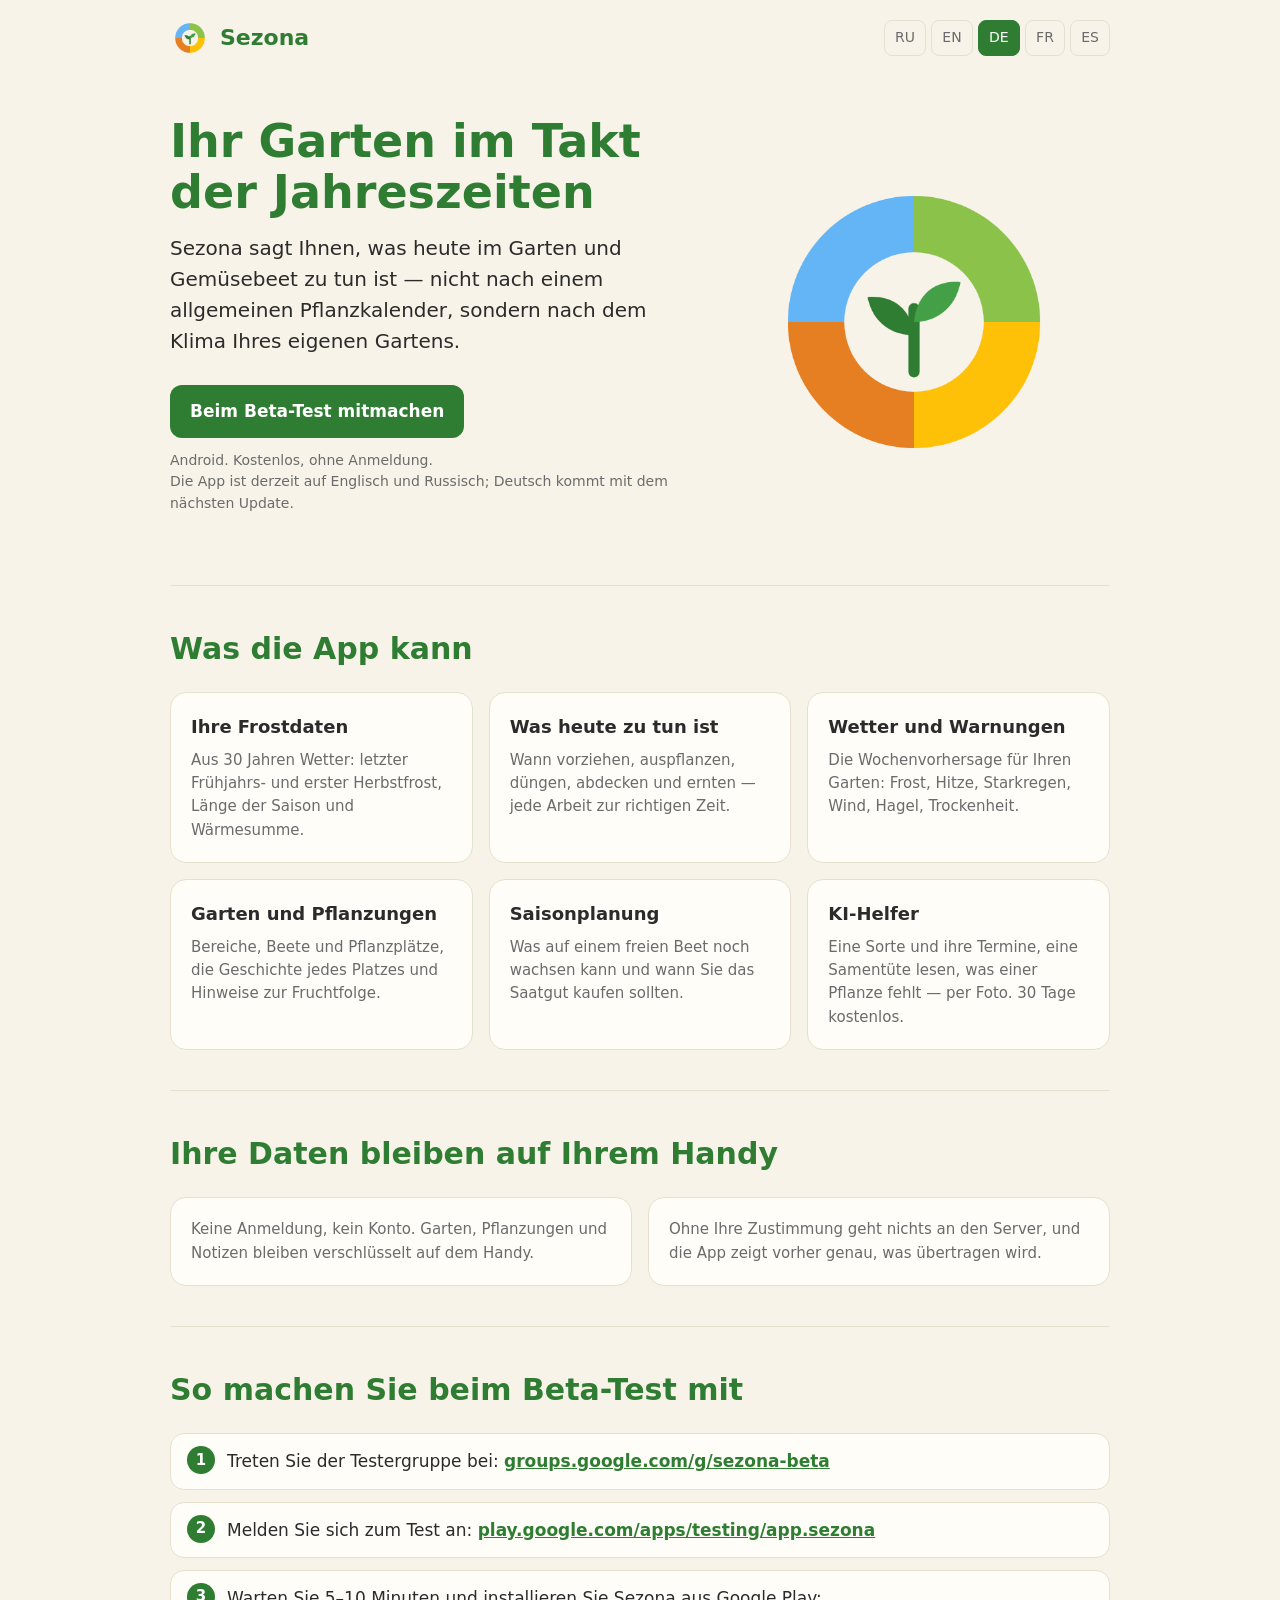
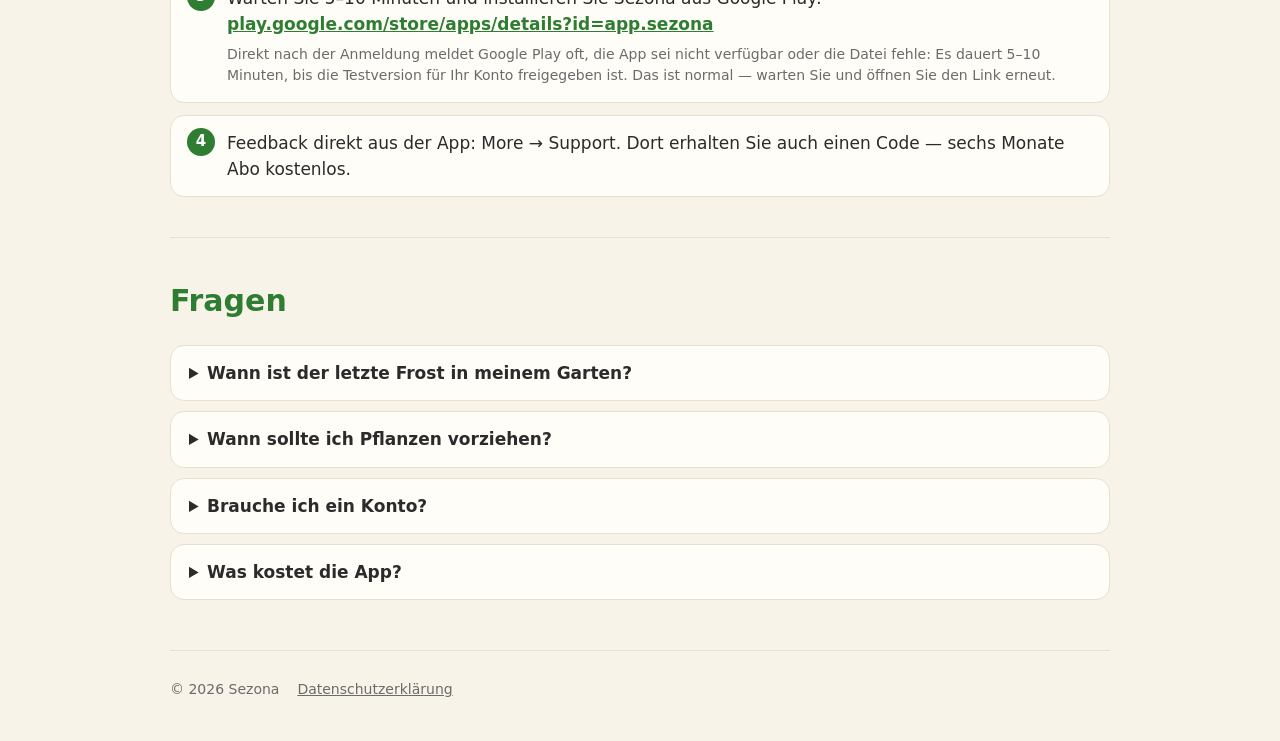
==== de/index.html @ df736e0f "Add German, French and Spanish pages" ====
<!DOCTYPE html>
<html lang="de">
<head>
<meta charset="utf-8">
<meta name="viewport" content="width=device-width, initial-scale=1">
<title>Sezona — Garten- und Gemüseplaner nach dem Klima Ihres Gartens</title>
<meta name="description" content="Garten-App: Ihre Daten für den letzten und ersten Frost aus 30 Jahren Wetter, wann vorziehen und auspflanzen, das Wetter Ihres Gartens mit Warnungen und ein KI-Helfer. Android, kostenlos, ohne Anmeldung.">
<link rel="canonical" href="https://sezonaapp.com/de/">
<link rel="alternate" hreflang="ru" href="https://sezonaapp.com/">
<link rel="alternate" hreflang="en" href="https://sezonaapp.com/en/">
<link rel="alternate" hreflang="de" href="https://sezonaapp.com/de/">
<link rel="alternate" hreflang="fr" href="https://sezonaapp.com/fr/">
<link rel="alternate" hreflang="es" href="https://sezonaapp.com/es/">
<link rel="alternate" hreflang="x-default" href="https://sezonaapp.com/en/">
<link rel="icon" href="/icon.png" type="image/png">
<link rel="apple-touch-icon" href="/icon.png">
<link rel="stylesheet" href="/style.css">
<meta name="theme-color" content="#2E7D32">
<meta property="og:type" content="website">
<meta property="og:site_name" content="Sezona">
<meta property="og:locale" content="de_DE">
<meta property="og:locale:alternate" content="en_US">
<meta property="og:url" content="https://sezonaapp.com/de/">
<meta property="og:title" content="Sezona — Ihr Garten im Takt der Jahreszeiten">
<meta property="og:description" content="Was im Garten wann zu tun ist — nach dem Klima Ihres Gartens.">
<meta property="og:image" content="https://sezonaapp.com/og-de.png">
<meta property="og:image:width" content="1200">
<meta property="og:image:height" content="630">
<meta name="twitter:card" content="summary_large_image">
<script type="application/ld+json">
{
  "@context": "https://schema.org",
  "@graph": [
    {
      "@type": "SoftwareApplication",
      "name": "Sezona: Garten- und Gemüseplaner",
      "alternateName": "Sezona",
      "url": "https://sezonaapp.com/de/",
      "image": "https://sezonaapp.com/icon.png",
      "description": "Ein Planer für Garten und Gemüsebeet nach dem Klima Ihres Gartens: Frostdaten, Aussaat- und Pflanztermine, Wetterwarnungen und ein KI-Helfer.",
      "applicationCategory": "LifestyleApplication",
      "operatingSystem": "Android",
      "inLanguage": ["de"],
      "offers": { "@type": "Offer", "price": "0", "priceCurrency": "EUR" },
      "downloadUrl": "https://play.google.com/store/apps/details?id=app.sezona"
    },
    {
      "@type": "FAQPage",
      "mainEntity": [
        { "@type": "Question", "name": "Wann ist der letzte Frost in meinem Garten?",
          "acceptedAnswer": { "@type": "Answer", "text": "Geben Sie in Sezona an, wo Ihr Garten liegt. Aus dem Wetter der letzten 30 Jahre berechnet die App, wann bei Ihnen meist der letzte Frühjahrs- und der erste Herbstfrost ist, wie lang die Saison dauert und wie viel Wärme der Sommer bringt." } },
        { "@type": "Question", "name": "Wann sollte ich Pflanzen vorziehen?",
          "acceptedAnswer": { "@type": "Answer", "text": "Der Termin fürs Vorziehen wird vom Auspflanzen zurückgerechnet, das Auspflanzen vom letzten Frühjahrsfrost in Ihrem Garten. Sezona macht das für jede Kultur und erinnert Sie, wenn es Zeit zur Aussaat ist." } },
        { "@type": "Question", "name": "Brauche ich ein Konto?",
          "acceptedAnswer": { "@type": "Answer", "text": "Nein. Garten, Pflanzungen und Notizen bleiben verschlüsselt auf Ihrem Handy. Ohne Ihre Zustimmung geht nichts an den Server." } },
        { "@type": "Question", "name": "Was kostet die App?",
          "acceptedAnswer": { "@type": "Answer", "text": "Die App ist kostenlos. Der vollständige Pflanzenkatalog auf dem Server und die KI des Projekts gibt es im Abo; die ersten 30 Tage sind kostenlos. Den KI-Helfer können Sie auch mit Ihrem eigenen Schlüssel nutzen." } }
      ]
    }
  ]
}
</script>
</head>
<body>
<div class="wrap">
  <header>
    <a class="brand" href="/de/"><img src="/icon.png" alt="" width="40" height="40">Sezona</a>
    <nav class="lang" aria-label="Sprache">
      <a href="/" hreflang="ru">RU</a>
      <a href="/en/" hreflang="en">EN</a>
      <a href="/de/" hreflang="de" aria-current="page">DE</a>
      <a href="/fr/" hreflang="fr">FR</a>
      <a href="/es/" hreflang="es">ES</a>
    </nav>
  </header>

  <main>
    <div class="hero">
      <div>
        <h1>Ihr Garten im Takt der Jahreszeiten</h1>
        <p class="lead">Sezona sagt Ihnen, was heute im Garten und Gemüsebeet zu tun ist — nicht nach einem allgemeinen Pflanzkalender, sondern nach dem Klima Ihres eigenen Gartens.</p>
        <div class="buttons">
          <a class="btn main" href="#beta">Beim Beta-Test mitmachen</a>
        </div>
        <p class="note">Android. Kostenlos, ohne Anmeldung.<br>Die App ist derzeit auf Englisch und Russisch; Deutsch kommt mit dem nächsten Update.</p>
      </div>
      <img src="/icon.png" alt="Sezona-Logo — ein Keimling im Rad der vier Jahreszeiten" width="340" height="340">
    </div>

    <section>
      <h2>Was die App kann</h2>
      <div class="grid">
        <div class="card"><h3>Ihre Frostdaten</h3>
          <p>Aus 30 Jahren Wetter: letzter Frühjahrs- und erster Herbstfrost, Länge der Saison und Wärmesumme.</p></div>
        <div class="card"><h3>Was heute zu tun ist</h3>
          <p>Wann vorziehen, auspflanzen, düngen, abdecken und ernten — jede Arbeit zur richtigen Zeit.</p></div>
        <div class="card"><h3>Wetter und Warnungen</h3>
          <p>Die Wochenvorhersage für Ihren Garten: Frost, Hitze, Starkregen, Wind, Hagel, Trockenheit.</p></div>
        <div class="card"><h3>Garten und Pflanzungen</h3>
          <p>Bereiche, Beete und Pflanzplätze, die Geschichte jedes Platzes und Hinweise zur Fruchtfolge.</p></div>
        <div class="card"><h3>Saisonplanung</h3>
          <p>Was auf einem freien Beet noch wachsen kann und wann Sie das Saatgut kaufen sollten.</p></div>
        <div class="card"><h3>KI-Helfer</h3>
          <p>Eine Sorte und ihre Termine, eine Samentüte lesen, was einer Pflanze fehlt — per Foto. 30 Tage kostenlos.</p></div>
      </div>
    </section>

    <section>
      <h2>Ihre Daten bleiben auf Ihrem Handy</h2>
      <div class="privacy">
        <div class="card"><p>Keine Anmeldung, kein Konto. Garten, Pflanzungen und Notizen bleiben verschlüsselt auf dem Handy.</p></div>
        <div class="card"><p>Ohne Ihre Zustimmung geht nichts an den Server, und die App zeigt vorher genau, was übertragen wird.</p></div>
      </div>
    </section>

    <section id="beta">
      <h2>So machen Sie beim Beta-Test mit</h2>
      <ol class="steps">
        <li>Treten Sie der Testergruppe bei: <a href="https://groups.google.com/g/sezona-beta">groups.google.com/g/sezona-beta</a></li>
        <li>Melden Sie sich zum Test an: <a href="https://play.google.com/apps/testing/app.sezona">play.google.com/apps/testing/app.sezona</a></li>
        <li>Warten Sie 5–10 Minuten und installieren Sie Sezona aus Google Play: <a href="https://play.google.com/store/apps/details?id=app.sezona">play.google.com/store/apps/details?id=app.sezona</a><br><span class="hint">Direkt nach der Anmeldung meldet Google Play oft, die App sei nicht verfügbar oder die Datei fehle: Es dauert 5–10 Minuten, bis die Testversion für Ihr Konto freigegeben ist. Das ist normal — warten Sie und öffnen Sie den Link erneut.</span></li>
        <li>Feedback direkt aus der App: More → Support. Dort erhalten Sie auch einen Code — sechs Monate Abo kostenlos.</li>
      </ol>
    </section>

    <section class="faq">
      <h2>Fragen</h2>
      <details><summary>Wann ist der letzte Frost in meinem Garten?</summary>
        <p>Geben Sie in Sezona an, wo Ihr Garten liegt. Aus dem Wetter der letzten 30 Jahre berechnet die App, wann bei Ihnen meist der letzte Frühjahrs- und der erste Herbstfrost ist, wie lang die Saison dauert und wie viel Wärme der Sommer bringt.</p></details>
      <details><summary>Wann sollte ich Pflanzen vorziehen?</summary>
        <p>Der Termin fürs Vorziehen wird vom Auspflanzen zurückgerechnet, das Auspflanzen vom letzten Frühjahrsfrost in Ihrem Garten. Sezona macht das für jede Kultur und erinnert Sie, wenn es Zeit zur Aussaat ist.</p></details>
      <details><summary>Brauche ich ein Konto?</summary>
        <p>Nein. Garten, Pflanzungen und Notizen bleiben verschlüsselt auf Ihrem Handy. Ohne Ihre Zustimmung geht nichts an den Server.</p></details>
      <details><summary>Was kostet die App?</summary>
        <p>Die App ist kostenlos. Der vollständige Pflanzenkatalog auf dem Server und die KI des Projekts gibt es im Abo; die ersten 30 Tage sind kostenlos. Den KI-Helfer können Sie auch mit Ihrem eigenen Schlüssel nutzen.</p></details>
    </section>
  </main>

  <footer>
    <span>© 2026 Sezona</span>
    <a href="https://aagorlan.github.io/sezona-legal/">Datenschutzerklärung</a>
  </footer>
</div>
</body>
</html>
---- style.css ----
:root { --bg: #F7F3E8; --card: #FFFDF7; --green: #2E7D32; --green2: #43A047; --text: #2B2B2B; --muted: #6B6B6B; --line: #E6E0CF; }
* { box-sizing: border-box; }
body { margin: 0; background: var(--bg); color: var(--text); font: 17px/1.55 system-ui, -apple-system, "Segoe UI", Roboto, sans-serif; }
.wrap { max-width: 980px; margin: 0 auto; padding: 0 20px; }
header { display: flex; align-items: center; justify-content: space-between; padding: 18px 0; }
.brand { display: flex; align-items: center; gap: 10px; font-weight: 700; font-size: 22px; color: var(--green); text-decoration: none; }
.brand img { width: 40px; height: 40px; border-radius: 10px; }
.lang a { display: inline-block; text-decoration: none; background: none; border: 1px solid var(--line); border-radius: 8px; padding: 6px 10px; font: inherit; font-size: 14px; color: var(--muted); cursor: pointer; }
.lang a[aria-current="page"] { background: var(--green); border-color: var(--green); color: #fff; }
.hero { display: grid; grid-template-columns: 1.3fr 1fr; gap: 40px; align-items: center; padding: 40px 0 56px; }
h1 { font-size: 46px; line-height: 1.1; margin: 0 0 16px; color: var(--green); }
.lead { font-size: 20px; color: var(--text); margin: 0 0 28px; }
.hero img { width: 100%; max-width: 340px; justify-self: center; }
.buttons { display: flex; flex-wrap: wrap; gap: 12px; }
.btn { display: inline-block; padding: 13px 20px; border-radius: 12px; text-decoration: none; font-weight: 600; }
.btn.main { background: var(--green); color: #fff; }
.btn.alt { border: 2px solid var(--green); color: var(--green); }
.btn.off { border: 2px dashed var(--line); color: var(--muted); }
.note { font-size: 14px; color: var(--muted); margin-top: 12px; }
h2 { font-size: 30px; margin: 0 0 20px; color: var(--green); }
section { padding: 40px 0; border-top: 1px solid var(--line); }
.grid { display: grid; grid-template-columns: repeat(3, 1fr); gap: 16px; }
.card { background: var(--card); border: 1px solid var(--line); border-radius: 16px; padding: 20px; }
.card h3 { margin: 0 0 8px; font-size: 18px; }
.card p { margin: 0; color: var(--muted); font-size: 15px; }
.steps { counter-reset: s; list-style: none; padding: 0; margin: 0; display: grid; gap: 12px; }
.steps li { counter-increment: s; background: var(--card); border: 1px solid var(--line); border-radius: 14px; padding: 14px 16px 14px 56px; position: relative; }
.steps li::before { content: counter(s); position: absolute; left: 16px; top: 12px; width: 28px; height: 28px; border-radius: 50%; background: var(--green); color: #fff; display: grid; place-items: center; font-weight: 700; font-size: 15px; }
.steps a { color: var(--green); font-weight: 600; }
.privacy { display: grid; grid-template-columns: 1fr 1fr; gap: 16px; }
footer { padding: 28px 0 40px; border-top: 1px solid var(--line); color: var(--muted); font-size: 14px; display: flex; flex-wrap: wrap; gap: 18px; }
footer a { color: var(--muted); }
@media (max-width: 760px) {
  .hero { grid-template-columns: 1fr; padding-top: 16px; }
  .hero img { max-width: 200px; order: -1; }
  h1 { font-size: 34px; }
  .grid, .privacy { grid-template-columns: 1fr; }
}
.faq details { background: var(--card); border: 1px solid var(--line); border-radius: 14px; padding: 14px 18px; margin-bottom: 10px; }
.faq summary { cursor: pointer; font-weight: 600; }
.faq details p { margin: 10px 0 0; color: var(--muted); }
.note a { color: var(--green); }
.steps .hint { display: inline-block; margin-top: 6px; font-size: 14px; color: var(--muted); }
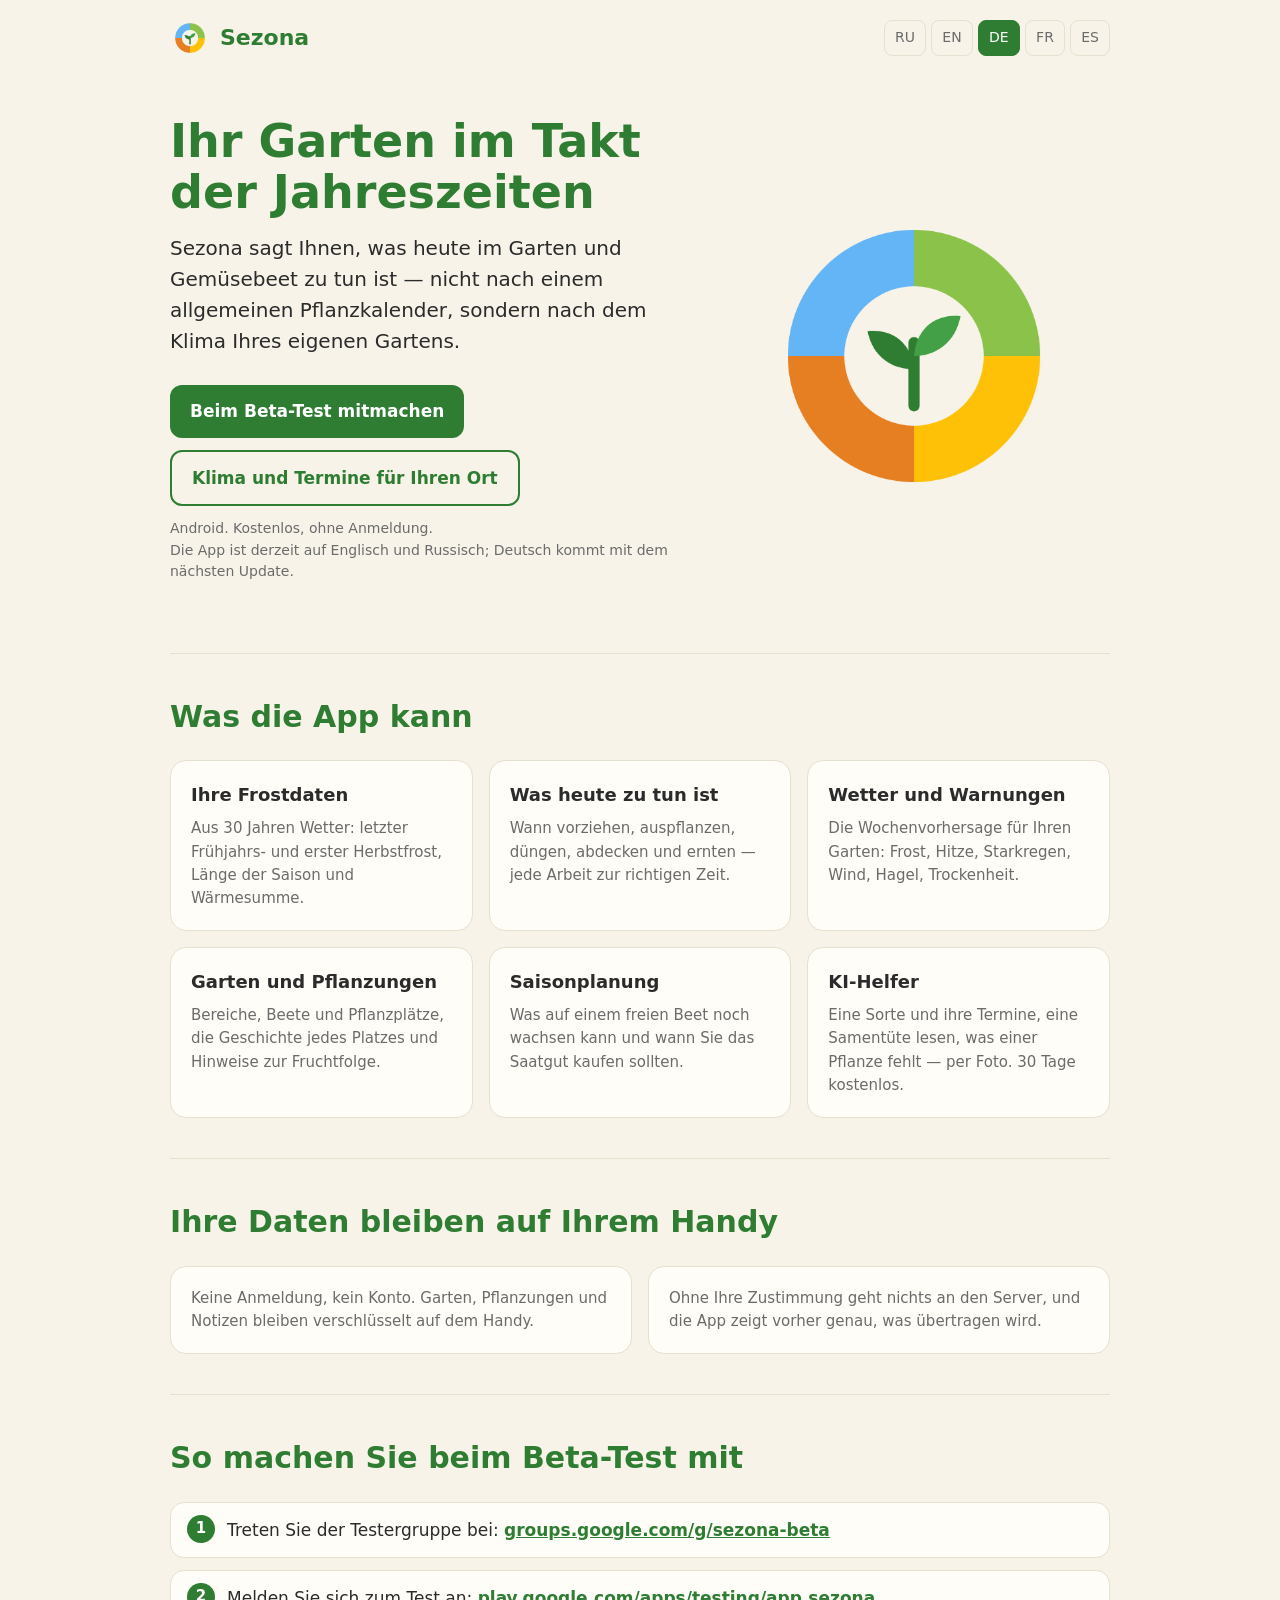
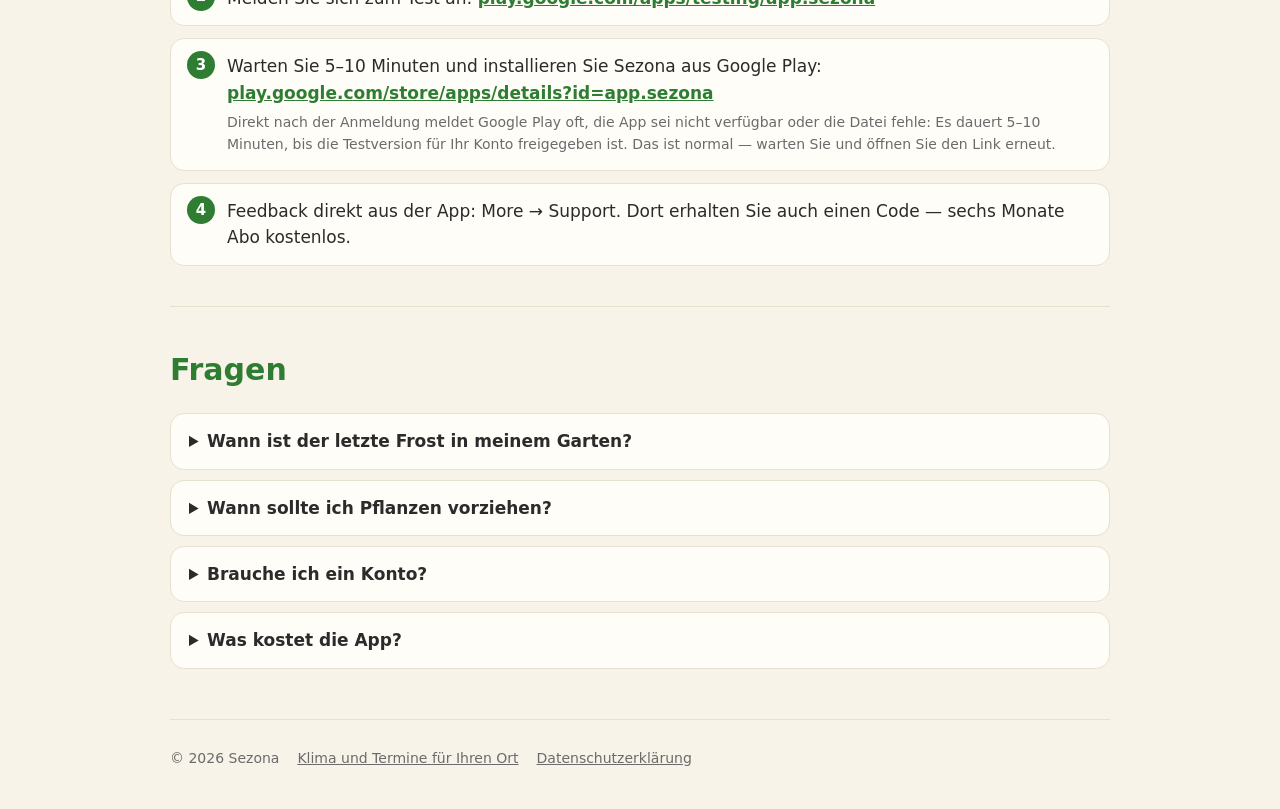
==== commit de2a26a1: "Link to the climate service" ====
--- a/de/index.html
+++ b/de/index.html
@@ -81,6 +81,7 @@
         <p class="lead">Sezona sagt Ihnen, was heute im Garten und Gemüsebeet zu tun ist — nicht nach einem allgemeinen Pflanzkalender, sondern nach dem Klima Ihres eigenen Gartens.</p>
         <div class="buttons">
           <a class="btn main" href="#beta">Beim Beta-Test mitmachen</a>
+          <a class="btn alt" href="https://climate.sezonaapp.com/de/">Klima und Termine für Ihren Ort</a>
         </div>
         <p class="note">Android. Kostenlos, ohne Anmeldung.<br>Die App ist derzeit auf Englisch und Russisch; Deutsch kommt mit dem nächsten Update.</p>
       </div>
@@ -138,6 +139,7 @@
 
   <footer>
     <span>© 2026 Sezona</span>
+    <a href="https://climate.sezonaapp.com/de/">Klima und Termine für Ihren Ort</a>
     <a href="https://aagorlan.github.io/sezona-legal/">Datenschutzerklärung</a>
   </footer>
 </div>
